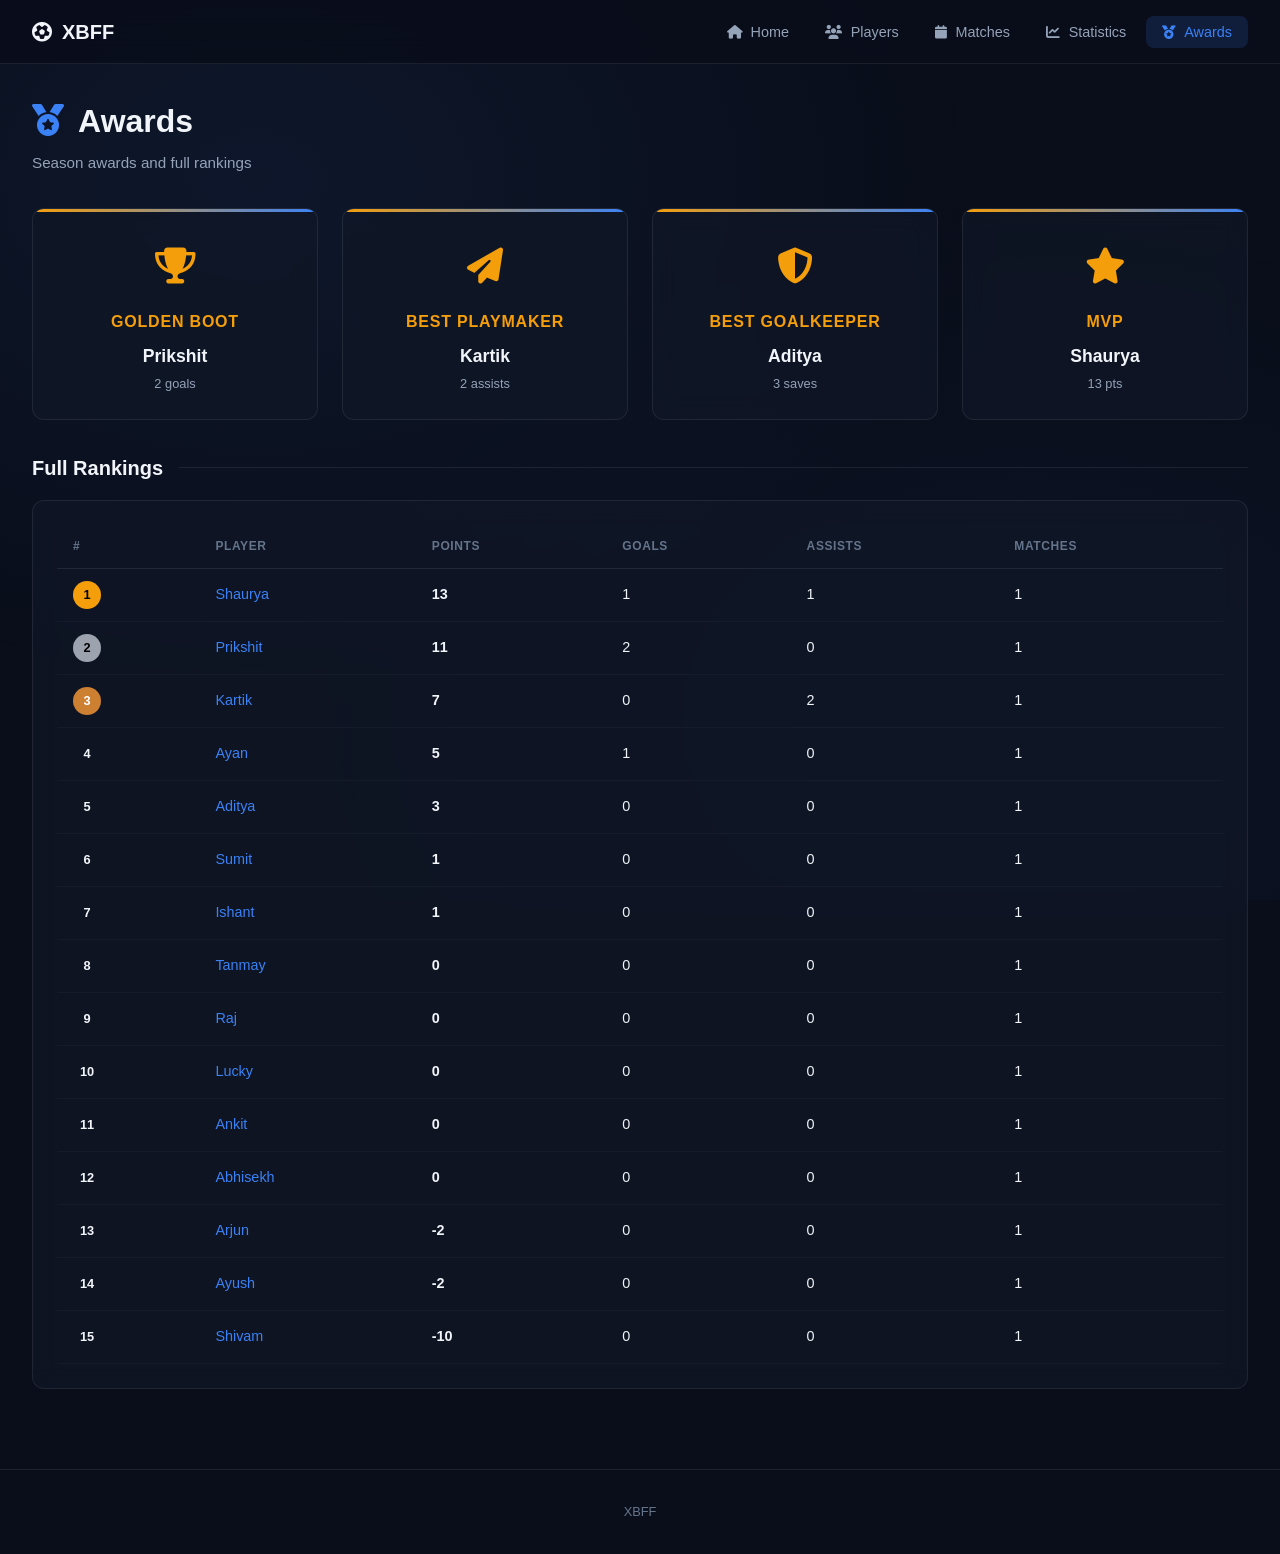
==== awards.html @ e1ce7fcb "Initial commit - XBFF football league manager" ====
<!DOCTYPE html>
<html lang="en">
<head>
  <meta charset="UTF-8">
  <meta name="viewport" content="width=device-width, initial-scale=1.0">
  <title>Awards — XBFF</title>
  <link rel="stylesheet" href="css/style.css">
  <link rel="stylesheet" href="https://cdnjs.cloudflare.com/ajax/libs/font-awesome/6.5.1/css/all.min.css">
</head>
<body>
  <nav class="navbar">
    <a href="index.html" class="nav-brand"><i class="fa-solid fa-futbol"></i> XBFF</a>
    <ul class="nav-links">
      <li><a href="index.html" data-page="home"><i class="fa-solid fa-house"></i> Home</a></li>
      <li><a href="players.html" data-page="players"><i class="fa-solid fa-users"></i> Players</a></li>
      <li><a href="matches.html" data-page="matches"><i class="fa-solid fa-calendar"></i> Matches</a></li>
      <li><a href="statistics.html" data-page="stats"><i class="fa-solid fa-chart-line"></i> Statistics</a></li>
      <li><a href="awards.html" data-page="awards"><i class="fa-solid fa-medal"></i> Awards</a></li>
    </ul>
    <button class="hamburger" aria-label="Menu">
      <span></span><span></span><span></span>
    </button>
  </nav>

  <main class="main-content">
    <div class="page-header">
      <h1><i class="fa-solid fa-medal"></i> Awards</h1>
      <p>Season awards and full rankings</p>
    </div>

    <div id="awards-content">
      <div class="loading">Loading...</div>
    </div>
  </main>

  <footer class="footer">
    <p>XBFF</p>
  </footer>

  <script type="module" src="js/awards-page.js"></script>
</body>
</html>
---- css/style.css ----
:root {
  --bg-primary: #0a0e1a;
  --bg-secondary: #111827;
  --bg-card: rgba(17, 24, 39, 0.7);
  --glass-bg: rgba(255, 255, 255, 0.03);
  --glass-border: rgba(255, 255, 255, 0.08);
  --accent-blue: #3b82f6;
  --accent-blue-dim: rgba(59, 130, 246, 0.15);
  --accent-hover: #60a5fa;
  --text-primary: #f1f5f9;
  --text-secondary: #94a3b8;
  --text-muted: #64748b;
  --gold: #f59e0b;
  --silver: #9ca3af;
  --bronze: #cd7f32;
  --success: #10b981;
  --danger: #ef4444;
  --warning: #f59e0b;
  --radius: 12px;
  --radius-sm: 8px;
  --radius-lg: 16px;
  --shadow: 0 4px 24px rgba(0, 0, 0, 0.3);
  --shadow-lg: 0 8px 40px rgba(0, 0, 0, 0.4);
  --transition: all 0.3s ease;
}

*, *::before, *::after {
  margin: 0;
  padding: 0;
  box-sizing: border-box;
}

html {
  scroll-behavior: smooth;
}

body {
  font-family: 'Segoe UI', -apple-system, BlinkMacSystemFont, sans-serif;
  background: var(--bg-primary);
  color: var(--text-primary);
  min-height: 100vh;
  line-height: 1.6;
  overflow-x: hidden;
}

body::before {
  content: '';
  position: fixed;
  top: 0;
  left: 0;
  width: 100%;
  height: 100%;
  background:
    radial-gradient(ellipse at 20% 20%, rgba(59, 130, 246, 0.08) 0%, transparent 50%),
    radial-gradient(ellipse at 80% 80%, rgba(59, 130, 246, 0.05) 0%, transparent 50%);
  pointer-events: none;
  z-index: 0;
}

a {
  color: var(--accent-blue);
  text-decoration: none;
  transition: var(--transition);
}

a:hover {
  color: var(--accent-hover);
}

/* ===== NAVBAR ===== */
.navbar {
  position: fixed;
  top: 0;
  left: 0;
  right: 0;
  z-index: 1000;
  background: rgba(10, 14, 26, 0.85);
  backdrop-filter: blur(20px);
  -webkit-backdrop-filter: blur(20px);
  border-bottom: 1px solid var(--glass-border);
  padding: 0 2rem;
  height: 64px;
  display: flex;
  align-items: center;
  justify-content: space-between;
}

.nav-brand {
  display: flex;
  align-items: center;
  gap: 10px;
  font-size: 1.25rem;
  font-weight: 700;
  color: var(--text-primary);
}

.nav-brand span {
  color: var(--accent-blue);
}

.nav-links {
  display: flex;
  gap: 0.25rem;
  list-style: none;
}

.nav-links a {
  padding: 0.5rem 1rem;
  border-radius: var(--radius-sm);
  color: var(--text-secondary);
  font-size: 0.9rem;
  font-weight: 500;
  transition: var(--transition);
}

.nav-links a:hover,
.nav-links a.active {
  color: var(--text-primary);
  background: var(--glass-bg);
}

.nav-links a.active {
  color: var(--accent-blue);
  background: var(--accent-blue-dim);
}

.hamburger {
  display: none;
  flex-direction: column;
  gap: 5px;
  cursor: pointer;
  padding: 8px;
  background: none;
  border: none;
}

.hamburger span {
  width: 24px;
  height: 2px;
  background: var(--text-primary);
  border-radius: 2px;
  transition: var(--transition);
}

/* ===== MAIN CONTENT ===== */
.main-content {
  position: relative;
  z-index: 1;
  margin-top: 64px;
  padding: 2rem;
  max-width: 1280px;
  margin-left: auto;
  margin-right: auto;
}

/* ===== PAGE HEADER ===== */
.page-header {
  margin-bottom: 2rem;
}

.page-header h1 {
  font-size: 2rem;
  font-weight: 700;
  margin-bottom: 0.25rem;
}

.page-header p {
  color: var(--text-secondary);
  font-size: 0.95rem;
}

/* ===== CARDS ===== */
.card {
  background: var(--bg-card);
  backdrop-filter: blur(12px);
  -webkit-backdrop-filter: blur(12px);
  border: 1px solid var(--glass-border);
  border-radius: var(--radius);
  padding: 1.5rem;
  transition: var(--transition);
}

.card:hover {
  border-color: rgba(59, 130, 246, 0.2);
  box-shadow: var(--shadow);
}

.card-header {
  display: flex;
  align-items: center;
  justify-content: space-between;
  margin-bottom: 1rem;
  padding-bottom: 0.75rem;
  border-bottom: 1px solid var(--glass-border);
}

.card-header h2 {
  font-size: 1.1rem;
  font-weight: 600;
}

/* ===== STAT CARDS ===== */
.stat-grid {
  display: grid;
  grid-template-columns: repeat(auto-fit, minmax(200px, 1fr));
  gap: 1rem;
  margin-bottom: 2rem;
}

.stat-card {
  background: var(--bg-card);
  backdrop-filter: blur(12px);
  border: 1px solid var(--glass-border);
  border-radius: var(--radius);
  padding: 1.25rem;
  text-align: center;
  transition: var(--transition);
}

.stat-card:hover {
  transform: translateY(-2px);
  border-color: rgba(59, 130, 246, 0.2);
  box-shadow: var(--shadow);
}

.stat-card .stat-icon {
  font-size: 1.75rem;
  margin-bottom: 0.5rem;
}

.stat-card .stat-value {
  font-size: 1.75rem;
  font-weight: 700;
  color: var(--accent-blue);
  line-height: 1.2;
}

.stat-card .stat-label {
  font-size: 0.8rem;
  color: var(--text-secondary);
  text-transform: uppercase;
  letter-spacing: 0.05em;
  margin-top: 0.25rem;
}

/* ===== TABLE ===== */
.table-wrapper {
  overflow-x: auto;
}

table {
  width: 100%;
  border-collapse: collapse;
}

thead th {
  padding: 0.75rem 1rem;
  text-align: left;
  font-size: 0.75rem;
  font-weight: 600;
  color: var(--text-muted);
  text-transform: uppercase;
  letter-spacing: 0.05em;
  border-bottom: 1px solid var(--glass-border);
  white-space: nowrap;
}

tbody td {
  padding: 0.75rem 1rem;
  font-size: 0.9rem;
  border-bottom: 1px solid rgba(255, 255, 255, 0.03);
  white-space: nowrap;
}

tbody tr {
  transition: var(--transition);
}

tbody tr:hover {
  background: rgba(59, 130, 246, 0.05);
}

tbody tr.highlight {
  background: rgba(59, 130, 246, 0.08);
}

.rank-badge {
  display: inline-flex;
  align-items: center;
  justify-content: center;
  width: 28px;
  height: 28px;
  border-radius: 50%;
  font-size: 0.8rem;
  font-weight: 700;
}

.rank-1 { background: var(--gold); color: #000; }
.rank-2 { background: var(--silver); color: #000; }
.rank-3 { background: var(--bronze); color: #fff; }

/* ===== PLAYER CELL ===== */
.player-cell {
  display: flex;
  align-items: center;
  gap: 0.75rem;
}

.player-avatar {
  width: 36px;
  height: 36px;
  border-radius: 50%;
  background: var(--accent-blue-dim);
  display: flex;
  align-items: center;
  justify-content: center;
  font-weight: 700;
  font-size: 0.8rem;
  color: var(--accent-blue);
  flex-shrink: 0;
  overflow: hidden;
}

.player-avatar img {
  width: 100%;
  height: 100%;
  object-fit: cover;
}

.player-name {
  font-weight: 600;
  color: var(--text-primary);
}

/* ===== GRID LAYOUTS ===== */
.grid-2 {
  display: grid;
  grid-template-columns: repeat(auto-fit, minmax(300px, 1fr));
  gap: 1.5rem;
  margin-bottom: 2rem;
}

.grid-3 {
  display: grid;
  grid-template-columns: repeat(auto-fit, minmax(280px, 1fr));
  gap: 1.5rem;
  margin-bottom: 2rem;
}

.grid-4 {
  display: grid;
  grid-template-columns: repeat(auto-fit, minmax(250px, 1fr));
  gap: 1rem;
  margin-bottom: 2rem;
}

/* ===== MATCH CARD ===== */
.match-card {
  background: var(--bg-card);
  backdrop-filter: blur(12px);
  border: 1px solid var(--glass-border);
  border-radius: var(--radius);
  padding: 1.25rem;
  cursor: pointer;
  transition: var(--transition);
}

.match-card:hover {
  border-color: rgba(59, 130, 246, 0.3);
  transform: translateY(-2px);
  box-shadow: var(--shadow);
}

.match-card .match-date {
  font-size: 0.75rem;
  color: var(--text-muted);
  text-align: center;
  margin-bottom: 0.75rem;
}

.match-card .match-teams {
  display: flex;
  align-items: center;
  justify-content: center;
  gap: 1rem;
}

.match-card .team-info {
  display: flex;
  flex-direction: column;
  align-items: center;
  gap: 0.5rem;
  flex: 1;
}

.match-card .team-name {
  font-size: 0.85rem;
  font-weight: 600;
  text-align: center;
}

.match-card .team-crest {
  width: 48px;
  height: 48px;
  border-radius: 50%;
  display: flex;
  align-items: center;
  justify-content: center;
  font-weight: 700;
  font-size: 1rem;
}

.match-card .match-score {
  display: flex;
  align-items: center;
  gap: 0.5rem;
  font-size: 1.5rem;
  font-weight: 800;
}

.match-card .match-score .score-sep {
  color: var(--text-muted);
  font-size: 1rem;
}

/* ===== PLAYER PROFILE ===== */
.profile-header {
  display: flex;
  align-items: center;
  gap: 2rem;
  margin-bottom: 2rem;
  padding: 2rem;
  background: var(--bg-card);
  backdrop-filter: blur(12px);
  border: 1px solid var(--glass-border);
  border-radius: var(--radius-lg);
}

.profile-photo {
  width: 120px;
  height: 120px;
  border-radius: 50%;
  background: var(--accent-blue-dim);
  display: flex;
  align-items: center;
  justify-content: center;
  font-size: 3rem;
  font-weight: 700;
  color: var(--accent-blue);
  flex-shrink: 0;
  overflow: hidden;
  border: 3px solid var(--accent-blue);
}

.profile-photo img {
  width: 100%;
  height: 100%;
  object-fit: cover;
}

.profile-info h1 {
  font-size: 1.75rem;
  font-weight: 700;
  margin-bottom: 0.25rem;
}

.profile-meta {
  display: flex;
  gap: 1.5rem;
  margin-top: 0.5rem;
  flex-wrap: wrap;
}

.profile-meta span {
  display: flex;
  align-items: center;
  gap: 0.4rem;
  font-size: 0.9rem;
  color: var(--text-secondary);
}

/* ===== TIMELINE ===== */
.timeline {
  position: relative;
  padding-left: 2rem;
}

.timeline::before {
  content: '';
  position: absolute;
  left: 0;
  top: 0;
  bottom: 0;
  width: 2px;
  background: var(--glass-border);
}

.timeline-item {
  position: relative;
  padding-bottom: 1.25rem;
  display: flex;
  align-items: flex-start;
  gap: 0.75rem;
}

.timeline-item::before {
  content: '';
  position: absolute;
  left: -2rem;
  top: 6px;
  width: 10px;
  height: 10px;
  border-radius: 50%;
  background: var(--accent-blue);
  border: 2px solid var(--bg-primary);
  transform: translateX(-4px);
  z-index: 1;
}

.timeline-item.goal::before { background: var(--success); }
.timeline-item.assist::before { background: var(--accent-blue); }
.timeline-item.yellow::before { background: var(--warning); }
.timeline-item.red::before { background: var(--danger); }
.timeline-item.save::before { background: #8b5cf6; }
.timeline-item.ownGoal::before { background: #f97316; }
.timeline-item.pass::before { background: var(--text-muted); }
.timeline-item.dribble::before { background: #ec4899; }

.timeline-minute {
  font-size: 0.8rem;
  font-weight: 700;
  color: var(--text-muted);
  min-width: 30px;
}

.timeline-content {
  flex: 1;
}

.timeline-content .event-type {
  font-weight: 600;
  font-size: 0.9rem;
}

.timeline-item.yellow .event-type { color: var(--warning); }
.timeline-item.yellow .event-type i { color: var(--warning); }
.timeline-item.red .event-type { color: var(--danger); }
.timeline-item.red .event-type i { color: var(--danger); }

.timeline-content .event-player {
  font-weight: 600;
  color: var(--text-primary);
}

.timeline-content .event-secondary {
  font-size: 0.8rem;
  color: var(--text-secondary);
}

/* ===== AWARD CARD ===== */
.award-card {
  background: var(--bg-card);
  backdrop-filter: blur(12px);
  border: 1px solid var(--glass-border);
  border-radius: var(--radius);
  padding: 1.5rem;
  text-align: center;
  transition: var(--transition);
  position: relative;
  overflow: hidden;
}

.award-card::before {
  content: '';
  position: absolute;
  top: 0;
  left: 0;
  right: 0;
  height: 3px;
  background: linear-gradient(90deg, var(--gold), var(--accent-blue));
}

.award-card:hover {
  transform: translateY(-4px);
  box-shadow: var(--shadow-lg);
}

.award-icon {
  font-size: 2.5rem;
  margin-bottom: 0.75rem;
}

.award-title {
  font-size: 1rem;
  font-weight: 700;
  color: var(--gold);
  margin-bottom: 0.5rem;
  text-transform: uppercase;
  letter-spacing: 0.05em;
}

.award-winner {
  font-size: 1.1rem;
  font-weight: 600;
  margin-bottom: 0.25rem;
}

.award-stat {
  font-size: 0.8rem;
  color: var(--text-secondary);
}

/* ===== LOADING ===== */
.loading {
  display: flex;
  align-items: center;
  justify-content: center;
  padding: 3rem;
  color: var(--text-secondary);
}

.loading::after {
  content: '';
  width: 24px;
  height: 24px;
  margin-left: 0.75rem;
  border: 3px solid var(--glass-border);
  border-top-color: var(--accent-blue);
  border-radius: 50%;
  animation: spin 0.8s linear infinite;
}

@keyframes spin {
  to { transform: rotate(360deg); }
}

/* ===== BADGE ===== */
.badge {
  display: inline-flex;
  align-items: center;
  padding: 0.2rem 0.6rem;
  border-radius: 12px;
  font-size: 0.7rem;
  font-weight: 600;
  text-transform: uppercase;
  letter-spacing: 0.03em;
}

.badge-blue {
  background: var(--accent-blue-dim);
  color: var(--accent-blue);
}

.badge-success {
  background: rgba(16, 185, 129, 0.15);
  color: var(--success);
}

.badge-danger {
  background: rgba(239, 68, 68, 0.15);
  color: var(--danger);
}

.badge-warning {
  background: rgba(245, 158, 11, 0.15);
  color: var(--warning);
}

/* ===== FOOTER ===== */
.footer {
  text-align: center;
  padding: 2rem;
  margin-top: 3rem;
  color: var(--text-muted);
  font-size: 0.8rem;
  border-top: 1px solid var(--glass-border);
}

/* ===== SECTION DIVIDER ===== */
.section-title {
  font-size: 1.25rem;
  font-weight: 700;
  margin-bottom: 1rem;
  display: flex;
  align-items: center;
  gap: 0.5rem;
}

.section-title::after {
  content: '';
  flex: 1;
  height: 1px;
  background: var(--glass-border);
  margin-left: 0.5rem;
}

/* ===== MATCH DETAIL HEADER ===== */
.match-detail-header {
  display: flex;
  align-items: center;
  justify-content: center;
  gap: 2rem;
  padding: 2rem;
  background: var(--bg-card);
  backdrop-filter: blur(12px);
  border: 1px solid var(--glass-border);
  border-radius: var(--radius-lg);
  margin-bottom: 2rem;
}

.match-detail-header .team-side {
  display: flex;
  flex-direction: column;
  align-items: center;
  gap: 0.75rem;
  flex: 1;
}

.match-detail-header .team-crest-lg {
  width: 80px;
  height: 80px;
  border-radius: 50%;
  display: flex;
  align-items: center;
  justify-content: center;
  font-weight: 700;
  font-size: 1.5rem;
}

.match-detail-header .score-center {
  display: flex;
  flex-direction: column;
  align-items: center;
  gap: 0.5rem;
}

.match-detail-header .score-display {
  font-size: 3rem;
  font-weight: 800;
  letter-spacing: 0.1em;
}

.match-detail-header .score-separator {
  color: var(--text-muted);
  font-size: 1.5rem;
  font-weight: 300;
}

/* ===== ANIMATIONS ===== */
@keyframes fadeIn {
  from { opacity: 0; transform: translateY(10px); }
  to { opacity: 1; transform: translateY(0); }
}

.animate-in {
  animation: fadeIn 0.4s ease forwards;
}

.stagger-1 { animation-delay: 0.05s; }
.stagger-2 { animation-delay: 0.1s; }
.stagger-3 { animation-delay: 0.15s; }
.stagger-4 { animation-delay: 0.2s; }

/* ===== RESPONSIVE ===== */
@media (max-width: 768px) {
  .main-content {
    padding: 1rem;
  }

  .navbar {
    padding: 0 1rem;
  }

  .nav-links {
    display: none;
    position: absolute;
    top: 64px;
    left: 0;
    right: 0;
    background: rgba(10, 14, 26, 0.95);
    backdrop-filter: blur(20px);
    flex-direction: column;
    padding: 1rem;
    border-bottom: 1px solid var(--glass-border);
  }

  .nav-links.open {
    display: flex;
  }

  .hamburger {
    display: flex;
  }

  .page-header h1 {
    font-size: 1.5rem;
  }

  .stat-grid {
    grid-template-columns: repeat(2, 1fr);
  }

  .grid-2, .grid-3, .grid-4 {
    grid-template-columns: 1fr;
  }

  .profile-header {
    flex-direction: column;
    text-align: center;
    padding: 1.5rem;
  }

  .profile-meta {
    justify-content: center;
  }

  .match-detail-header {
    flex-direction: column;
    gap: 1rem;
    padding: 1.5rem;
  }

  .match-detail-header .score-display {
    font-size: 2rem;
  }

  .match-card .match-teams {
    gap: 0.5rem;
  }

  .match-card .team-name {
    font-size: 0.75rem;
  }

  table {
    font-size: 0.85rem;
  }

  thead th, tbody td {
    padding: 0.5rem 0.6rem;
  }
}

@media (max-width: 480px) {
  .stat-grid {
    grid-template-columns: 1fr 1fr;
  }

  .stat-card .stat-value {
    font-size: 1.4rem;
  }

  .match-card .team-crest {
    width: 36px;
    height: 36px;
    font-size: 0.8rem;
  }
}

/* ===== SCROLLBAR ===== */
::-webkit-scrollbar {
  width: 6px;
}

::-webkit-scrollbar-track {
  background: var(--bg-primary);
}

::-webkit-scrollbar-thumb {
  background: var(--glass-border);
  border-radius: 3px;
}

::-webkit-scrollbar-thumb:hover {
  background: var(--text-muted);
}

/* ===== TOOLTIP ===== */
[data-tooltip] {
  position: relative;
}

[data-tooltip]::after {
  content: attr(data-tooltip);
  position: absolute;
  bottom: 100%;
  left: 50%;
  transform: translateX(-50%);
  padding: 0.4rem 0.75rem;
  background: var(--bg-secondary);
  color: var(--text-primary);
  font-size: 0.75rem;
  border-radius: var(--radius-sm);
  white-space: nowrap;
  opacity: 0;
  pointer-events: none;
  transition: opacity 0.2s;
  border: 1px solid var(--glass-border);
  z-index: 100;
}

[data-tooltip]:hover::after {
  opacity: 1;
}

/* ===== COMPARISON BAR ===== */
.comparison-bar {
  display: flex;
  align-items: center;
  gap: 0.5rem;
  margin: 0.25rem 0;
}

.comparison-bar .bar-label {
  font-size: 0.8rem;
  color: var(--text-secondary);
  min-width: 60px;
}

.comparison-bar .bar-track {
  flex: 1;
  height: 6px;
  background: var(--glass-bg);
  border-radius: 3px;
  overflow: hidden;
}

.comparison-bar .bar-fill {
  height: 100%;
  background: var(--accent-blue);
  border-radius: 3px;
  transition: width 0.6s ease;
}

.comparison-bar .bar-value {
  font-size: 0.8rem;
  font-weight: 600;
  min-width: 30px;
  text-align: right;
}

/* ===== TAB SYSTEM ===== */
.tabs {
  display: flex;
  gap: 0.25rem;
  margin-bottom: 1.5rem;
  border-bottom: 1px solid var(--glass-border);
  padding-bottom: 0;
}

.tab-btn {
  padding: 0.75rem 1.25rem;
  background: none;
  border: none;
  color: var(--text-secondary);
  font-size: 0.9rem;
  font-weight: 500;
  cursor: pointer;
  border-bottom: 2px solid transparent;
  margin-bottom: -1px;
  transition: var(--transition);
}

.tab-btn:hover {
  color: var(--text-primary);
}

.tab-btn.active {
  color: var(--accent-blue);
  border-bottom-color: var(--accent-blue);
}

.tab-content {
  display: none;
}

.tab-content.active {
  display: block;
  animation: fadeIn 0.3s ease;
}

/* ===== ROSTER LIST ===== */
.roster-list {
  display: flex;
  flex-wrap: wrap;
  gap: 0.5rem;
}

.roster-player {
  display: inline-flex;
  align-items: center;
  padding: 0.35rem 0.75rem;
  border-radius: 20px;
  font-size: 0.8rem;
  font-weight: 500;
  background: var(--glass-bg);
  border: 1px solid var(--glass-border);
  transition: var(--transition);
}

.roster-player:hover {
  background: var(--accent-blue-dim);
  border-color: rgba(59, 130, 246, 0.3);
}

/* ===== PLAYER CARD ===== */
.player-card {
  display: block;
}

.player-card:hover {
  transform: translateY(-2px);
}

/* ===== NAV ICONS ===== */
.nav-links a i {
  margin-right: 0.3rem;
  font-size: 0.85rem;
}

/* ===== STAT ICON ===== */
.stat-card .stat-icon {
  color: var(--accent-blue);
}

.stat-card .stat-icon i {
  font-size: 1.5rem;
}

/* ===== AWARD ICON ===== */
.award-icon {
  color: var(--gold);
}

.award-icon i {
  font-size: 2.25rem;
}

/* ===== CARD HEADER ICONS ===== */
.card-header h2 i {
  margin-right: 0.4rem;
  color: var(--accent-blue);
  font-size: 0.95rem;
}

/* ===== PAGE HEADER ICONS ===== */
.page-header h1 i {
  margin-right: 0.4rem;
  color: var(--accent-blue);
}
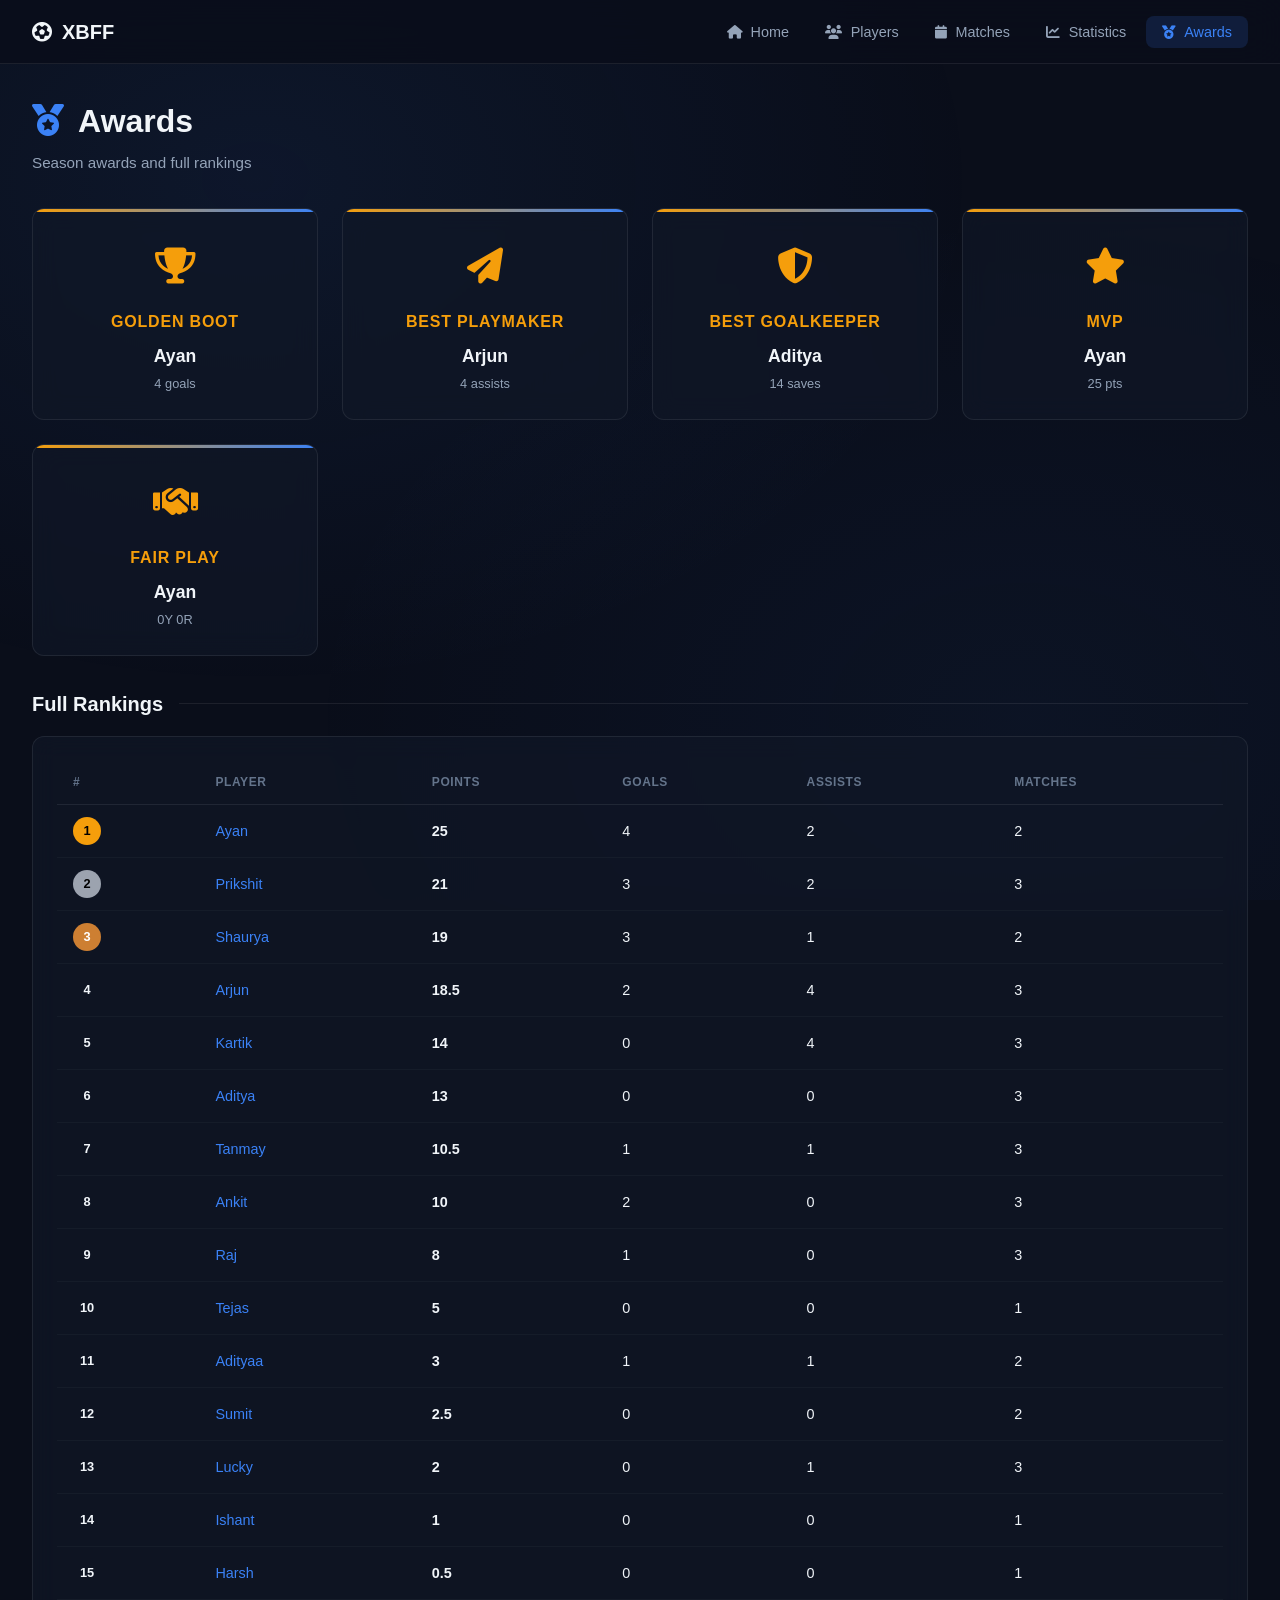
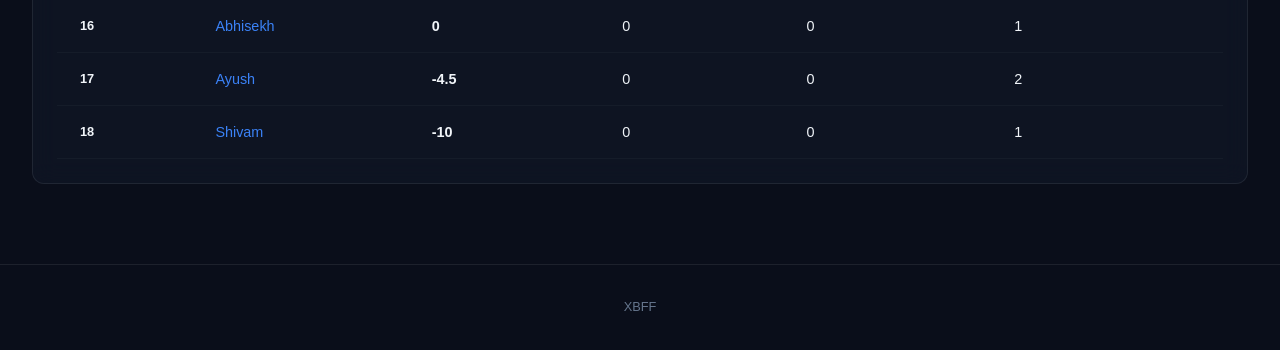
==== commit 225d8f09: "Add 3D football SVG favicon on all pages" ====
--- a/awards.html
+++ b/awards.html
@@ -4,6 +4,7 @@
   <meta charset="UTF-8">
   <meta name="viewport" content="width=device-width, initial-scale=1.0">
   <title>Awards — XBFF</title>
+  <link rel="icon" type="image/svg+xml" href="favicon.svg">
   <link rel="stylesheet" href="css/style.css">
   <link rel="stylesheet" href="https://cdnjs.cloudflare.com/ajax/libs/font-awesome/6.5.1/css/all.min.css">
 </head>
--- a/css/style.css
+++ b/css/style.css
@@ -400,14 +400,14 @@
 }
 
 .match-card .team-crest {
-  width: 48px;
-  height: 48px;
-  border-radius: 50%;
-  display: flex;
+  display: inline-flex;
   align-items: center;
   justify-content: center;
   font-weight: 700;
-  font-size: 1rem;
+  font-size: 0.75rem;
+  padding: 4px 14px;
+  border-radius: 999px;
+  white-space: nowrap;
 }
 
 .match-card .match-score {
@@ -717,14 +717,14 @@
 }
 
 .match-detail-header .team-crest-lg {
-  width: 80px;
-  height: 80px;
-  border-radius: 50%;
-  display: flex;
+  display: inline-flex;
   align-items: center;
   justify-content: center;
   font-weight: 700;
-  font-size: 1.5rem;
+  font-size: 1rem;
+  padding: 8px 24px;
+  border-radius: 999px;
+  white-space: nowrap;
 }
 
 .match-detail-header .score-center {
@@ -744,6 +744,14 @@
   color: var(--text-muted);
   font-size: 1.5rem;
   font-weight: 300;
+}
+
+.match-detail-header .team-side.winner {
+  position: relative;
+}
+
+.match-detail-header .team-side.winner .team-name {
+  font-weight: 700;
 }
 
 /* ===== ANIMATIONS ===== */
@@ -838,6 +846,61 @@
 
   thead th, tbody td {
     padding: 0.5rem 0.6rem;
+  }
+
+  .standings-table thead th,
+  .standings-table tbody td {
+    padding: 0.5rem 0.3rem;
+    font-size: 0.75rem;
+  }
+
+  .standings-table .player-name-link {
+    font-size: 0.75rem;
+  }
+
+  .standings-table .player-avatar-sm {
+    width: 22px;
+    height: 22px;
+    font-size: 0.55rem;
+  }
+
+  .stats-table thead th,
+  .stats-table tbody td {
+    padding: 0.5rem 0.6rem;
+    font-size: 0.78rem;
+  }
+
+  .profile-stats-row {
+    grid-template-columns: repeat(3, 1fr);
+  }
+
+  .player-hero {
+    flex-direction: column;
+    text-align: center;
+    padding: 1.5rem;
+    gap: 1rem;
+  }
+
+  .player-hero-meta {
+    justify-content: center;
+  }
+
+  .player-hero-info h1 {
+    font-size: 1.5rem;
+  }
+
+  .player-stat-mini-grid {
+    grid-template-columns: repeat(3, 1fr);
+  }
+
+  .stat-bar-item {
+    flex-wrap: wrap;
+    gap: 0.4rem;
+  }
+
+  .stat-bar-label {
+    min-width: 60px;
+    font-size: 0.7rem;
   }
 }
 
@@ -1012,6 +1075,412 @@
   transform: translateY(-2px);
 }
 
+/* ===== STANDINGS TABLE (Group Stage Style) ===== */
+.standings-table {
+  width: 100%;
+  border-collapse: collapse;
+}
+
+.standings-table thead th {
+  padding: 0.75rem 0.5rem;
+  text-align: center;
+  font-size: 0.7rem;
+  font-weight: 600;
+  color: var(--text-muted);
+  text-transform: uppercase;
+  letter-spacing: 0.05em;
+  border-bottom: 2px solid var(--glass-border);
+  white-space: nowrap;
+  cursor: pointer;
+  user-select: none;
+  transition: var(--transition);
+}
+
+.standings-table thead th:hover {
+  color: var(--text-primary);
+  background: rgba(255, 255, 255, 0.03);
+}
+
+.standings-table thead th:first-child {
+  text-align: center;
+  width: 40px;
+  cursor: default;
+}
+
+.standings-table thead th:first-child:hover {
+  background: none;
+}
+
+.standings-table thead th.player-name-header {
+  text-align: left;
+}
+
+.standings-table thead th .sort-arrow {
+  margin-left: 3px;
+  font-size: 0.6rem;
+  opacity: 0.4;
+}
+
+.standings-table thead th.sorted-asc .sort-arrow,
+.standings-table thead th.sorted-desc .sort-arrow {
+  opacity: 1;
+  color: var(--accent-blue);
+}
+
+.standings-table thead th.sorted-asc .sort-arrow::after {
+  content: '\25B2';
+}
+
+.standings-table thead th.sorted-desc .sort-arrow::after {
+  content: '\25BC';
+}
+
+.standings-table tbody td {
+  padding: 0.65rem 0.5rem;
+  text-align: center;
+  font-size: 0.85rem;
+  border-bottom: 1px solid rgba(255, 255, 255, 0.04);
+  vertical-align: middle;
+}
+
+.standings-table tbody td:first-child {
+  text-align: center;
+}
+
+.standings-table tbody td.player-name-cell {
+  text-align: left;
+}
+
+.standings-table tbody tr {
+  transition: var(--transition);
+  cursor: pointer;
+}
+
+.standings-table tbody tr:hover {
+  background: rgba(59, 130, 246, 0.06);
+}
+
+.standings-table .pts-cell {
+  font-weight: 700;
+  color: var(--accent-blue);
+  font-size: 1rem;
+}
+
+.standings-table .pos-cell {
+  font-weight: 700;
+  font-size: 0.9rem;
+}
+
+.standings-table .stat-pos { color: var(--success); }
+.standings-table .stat-neg { color: var(--danger); }
+
+.standings-table .player-mini {
+  display: flex;
+  align-items: center;
+  gap: 0.6rem;
+}
+
+.standings-table .player-avatar-sm {
+  width: 28px;
+  height: 28px;
+  border-radius: 50%;
+  background: var(--accent-blue-dim);
+  display: flex;
+  align-items: center;
+  justify-content: center;
+  font-weight: 700;
+  font-size: 0.65rem;
+  color: var(--accent-blue);
+  flex-shrink: 0;
+  overflow: hidden;
+}
+
+.standings-table .player-avatar-sm img {
+  width: 100%;
+  height: 100%;
+  object-fit: cover;
+}
+
+.standings-table .player-name-link {
+  font-weight: 600;
+  color: var(--text-primary);
+  font-size: 0.85rem;
+}
+
+.standings-table .player-name-link:hover {
+  color: var(--accent-blue);
+}
+
+.standings-table .rank-badge-sm {
+  display: inline-flex;
+  align-items: center;
+  justify-content: center;
+  width: 24px;
+  height: 24px;
+  border-radius: 50%;
+  font-size: 0.7rem;
+  font-weight: 700;
+}
+
+.standings-table .rank-badge-sm.rank-1 { background: var(--gold); color: #000; }
+.standings-table .rank-badge-sm.rank-2 { background: var(--silver); color: #000; }
+.standings-table .rank-badge-sm.rank-3 { background: var(--bronze); color: #fff; }
+
+
+/* ===== STATS TABLE (Player Profile) ===== */
+.stats-table-wrap {
+  background: var(--bg-card);
+  backdrop-filter: blur(12px);
+  border: 1px solid var(--glass-border);
+  border-radius: var(--radius);
+  overflow: hidden;
+  margin-bottom: 2rem;
+}
+
+.stats-table {
+  width: 100%;
+  border-collapse: collapse;
+}
+
+.stats-table thead th {
+  padding: 0.75rem 1rem;
+  text-align: left;
+  font-size: 0.7rem;
+  font-weight: 600;
+  color: var(--text-muted);
+  text-transform: uppercase;
+  letter-spacing: 0.05em;
+  border-bottom: 2px solid var(--glass-border);
+  background: rgba(255, 255, 255, 0.02);
+}
+
+.stats-table tbody td {
+  padding: 0.7rem 1rem;
+  font-size: 0.85rem;
+  border-bottom: 1px solid rgba(255, 255, 255, 0.03);
+}
+
+.stats-table tbody tr:last-child td {
+  border-bottom: none;
+}
+
+.stats-table tbody tr:hover {
+  background: rgba(59, 130, 246, 0.04);
+}
+
+.stats-table .stat-label {
+  color: var(--text-secondary);
+  font-weight: 500;
+}
+
+.stats-table .stat-value {
+  font-weight: 700;
+  text-align: right;
+}
+
+.stats-table .stat-value.positive { color: var(--success); }
+.stats-table .stat-value.negative { color: var(--danger); }
+.stats-table .stat-value.neutral { color: var(--text-primary); }
+.stats-table .stat-value.highlight { color: var(--accent-blue); font-size: 1.1rem; }
+
+/* ===== PLAYER HERO ===== */
+.player-hero {
+  display: flex;
+  align-items: center;
+  gap: 2rem;
+  margin-bottom: 2rem;
+  padding: 2.5rem 2rem;
+  background: linear-gradient(135deg, rgba(59, 130, 246, 0.12), rgba(139, 92, 246, 0.08));
+  border: 1px solid var(--glass-border);
+  border-radius: var(--radius-lg);
+  position: relative;
+  overflow: hidden;
+}
+
+.player-hero::before {
+  content: '';
+  position: absolute;
+  top: -50%;
+  right: -20%;
+  width: 300px;
+  height: 300px;
+  border-radius: 50%;
+  background: radial-gradient(circle, rgba(59, 130, 246, 0.06), transparent);
+  pointer-events: none;
+}
+
+.player-hero-photo {
+  width: 100px;
+  height: 100px;
+  border-radius: 50%;
+  background: var(--accent-blue-dim);
+  display: flex;
+  align-items: center;
+  justify-content: center;
+  font-size: 2.5rem;
+  font-weight: 700;
+  color: var(--accent-blue);
+  flex-shrink: 0;
+  overflow: hidden;
+  border: 3px solid rgba(59, 130, 246, 0.3);
+  position: relative;
+  z-index: 1;
+}
+
+.player-hero-photo img {
+  width: 100%;
+  height: 100%;
+  object-fit: cover;
+}
+
+.player-hero-info {
+  position: relative;
+  z-index: 1;
+  flex: 1;
+}
+
+.player-hero-info h1 {
+  font-size: 2rem;
+  font-weight: 800;
+  margin-bottom: 0.15rem;
+  letter-spacing: -0.02em;
+}
+
+.player-hero-meta {
+  display: flex;
+  gap: 1rem;
+  margin-bottom: 0.75rem;
+  flex-wrap: wrap;
+}
+
+.player-hero-meta span {
+  display: flex;
+  align-items: center;
+  gap: 0.4rem;
+  font-size: 0.85rem;
+  color: var(--text-secondary);
+}
+
+.player-hero-rank {
+  display: inline-flex;
+  align-items: center;
+  gap: 0.5rem;
+  padding: 4px 14px;
+  border-radius: 999px;
+  font-size: 0.8rem;
+  font-weight: 700;
+}
+
+.player-hero-rank.gold { background: rgba(245, 158, 11, 0.2); color: var(--gold); }
+.player-hero-rank.silver { background: rgba(156, 163, 175, 0.2); color: var(--silver); }
+.player-hero-rank.bronze { background: rgba(205, 127, 50, 0.2); color: var(--bronze); }
+.player-hero-rank.other { background: rgba(255, 255, 255, 0.05); color: var(--text-secondary); }
+
+/* ===== PLAYER STAT MINI GRID ===== */
+.player-stat-mini-grid {
+  display: grid;
+  grid-template-columns: repeat(6, 1fr);
+  gap: 0.75rem;
+  margin-bottom: 2rem;
+}
+
+.player-stat-mini {
+  background: var(--bg-card);
+  border: 1px solid var(--glass-border);
+  border-radius: var(--radius);
+  padding: 1rem 0.5rem;
+  text-align: center;
+  transition: var(--transition);
+}
+
+.player-stat-mini:hover {
+  border-color: rgba(59, 130, 246, 0.2);
+  transform: translateY(-2px);
+}
+
+.player-stat-mini .psm-icon {
+  font-size: 1.1rem;
+  color: var(--accent-blue);
+  margin-bottom: 0.3rem;
+}
+
+.player-stat-mini .psm-value {
+  font-size: 1.3rem;
+  font-weight: 700;
+  color: var(--text-primary);
+  line-height: 1.2;
+}
+
+.player-stat-mini .psm-label {
+  font-size: 0.6rem;
+  color: var(--text-muted);
+  text-transform: uppercase;
+  letter-spacing: 0.05em;
+  margin-top: 0.15rem;
+}
+
+/* ===== STAT BARS ===== */
+.stat-bars-section {
+  background: var(--bg-card);
+  border: 1px solid var(--glass-border);
+  border-radius: var(--radius);
+  padding: 1.5rem;
+  margin-bottom: 2rem;
+}
+
+.stat-bars-title {
+  font-size: 1rem;
+  font-weight: 700;
+  margin-bottom: 1rem;
+  display: flex;
+  align-items: center;
+  gap: 0.5rem;
+}
+
+.stat-bars-title i {
+  color: var(--accent-blue);
+}
+
+.stat-bar-item {
+  display: flex;
+  align-items: center;
+  gap: 0.75rem;
+  margin-bottom: 0.75rem;
+}
+
+.stat-bar-item:last-child {
+  margin-bottom: 0;
+}
+
+.stat-bar-label {
+  font-size: 0.78rem;
+  font-weight: 600;
+  color: var(--text-secondary);
+  min-width: 80px;
+}
+
+.stat-bar-track {
+  flex: 1;
+  height: 8px;
+  background: rgba(255, 255, 255, 0.05);
+  border-radius: 4px;
+  overflow: hidden;
+}
+
+.stat-bar-fill {
+  height: 100%;
+  border-radius: 4px;
+  transition: width 0.8s ease;
+}
+
+.stat-bar-value {
+  font-size: 0.78rem;
+  font-weight: 700;
+  color: var(--text-primary);
+  min-width: 36px;
+  text-align: right;
+}
+
 /* ===== NAV ICONS ===== */
 .nav-links a i {
   margin-right: 0.3rem;
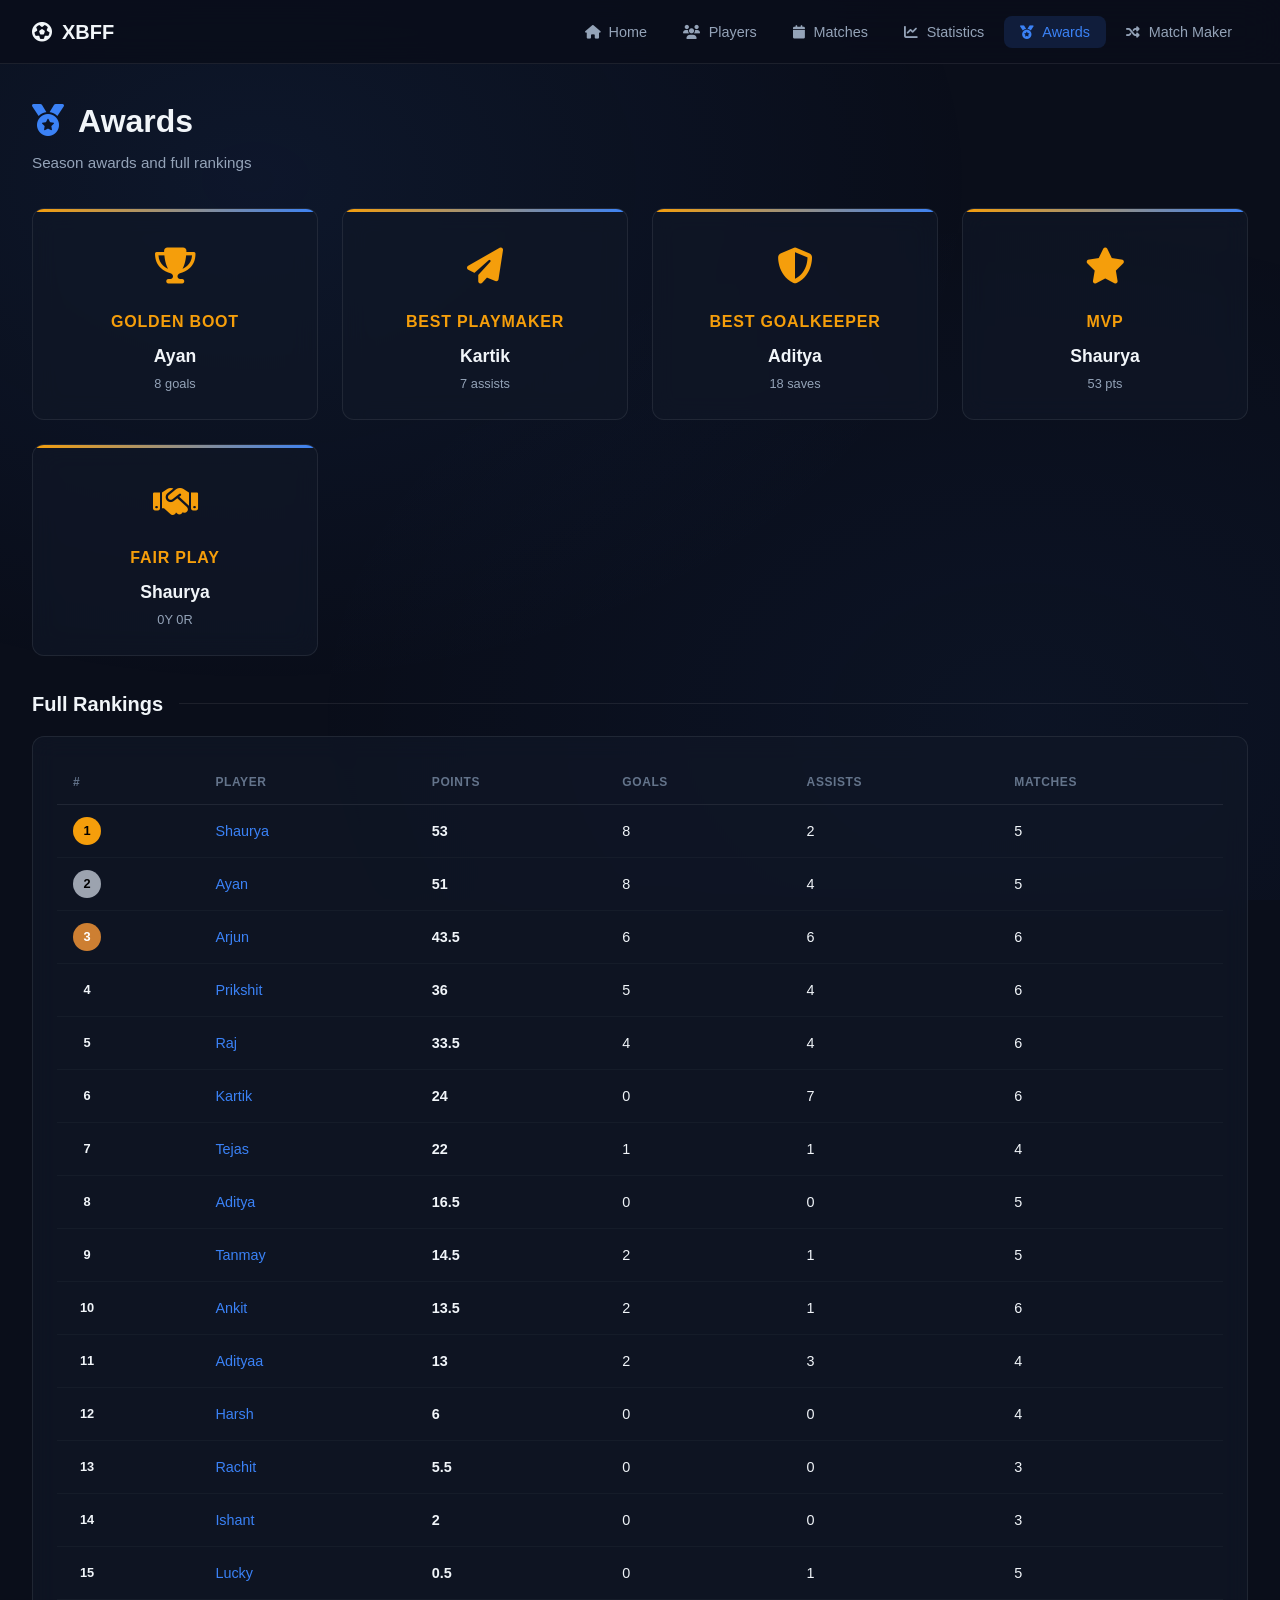
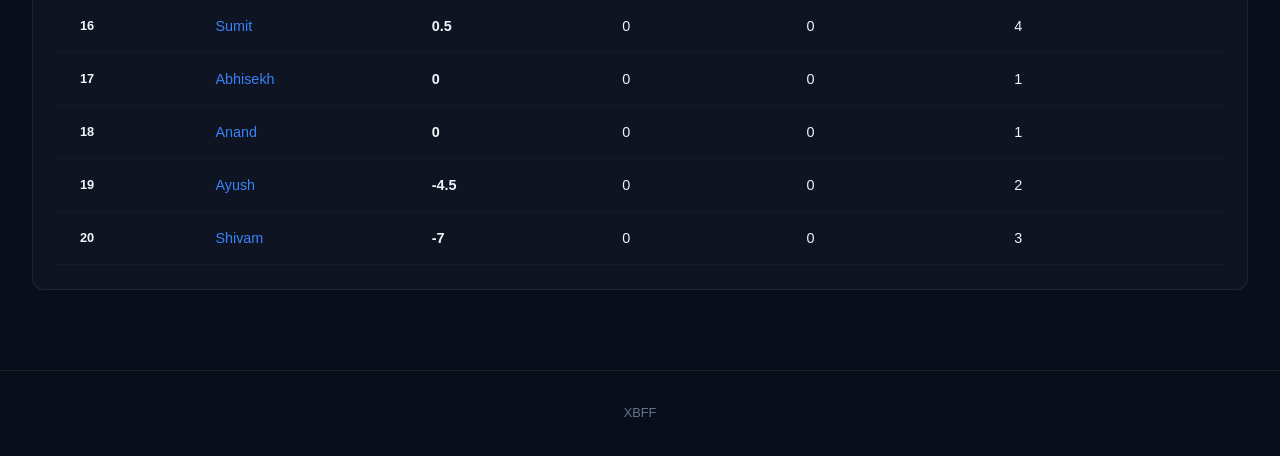
==== commit 2e02eb71: "Add Match Maker page: select today's players, fair random team generator with 7 balancing algorithms" ====
--- a/awards.html
+++ b/awards.html
@@ -17,6 +17,7 @@
       <li><a href="matches.html" data-page="matches"><i class="fa-solid fa-calendar"></i> Matches</a></li>
       <li><a href="statistics.html" data-page="stats"><i class="fa-solid fa-chart-line"></i> Statistics</a></li>
       <li><a href="awards.html" data-page="awards"><i class="fa-solid fa-medal"></i> Awards</a></li>
+      <li><a href="matchmaker.html" data-page="matchmaker"><i class="fa-solid fa-shuffle"></i> Match Maker</a></li>
     </ul>
     <button class="hamburger" aria-label="Menu">
       <span></span><span></span><span></span>
--- a/css/style.css
+++ b/css/style.css
@@ -1517,3 +1517,216 @@
   margin-right: 0.4rem;
   color: var(--accent-blue);
 }
+
+/* ===== MATCH MAKER ===== */
+.matchmaker-section {
+  background: var(--bg-card);
+  border: 1px solid var(--border-color);
+  border-radius: 14px;
+  padding: 1.4rem;
+  margin-bottom: 1.6rem;
+}
+
+.mm-head {
+  display: flex;
+  align-items: center;
+  justify-content: space-between;
+  gap: 1rem;
+  margin-bottom: 1rem;
+  flex-wrap: wrap;
+}
+
+.mm-head h2 {
+  font-size: 1.15rem;
+  margin: 0;
+}
+
+.mm-head h2 i {
+  margin-right: 0.4rem;
+  color: var(--accent-blue);
+}
+
+.mm-count {
+  font-size: 0.85rem;
+  font-weight: 600;
+  color: var(--text-secondary);
+  background: rgba(59, 130, 246, 0.1);
+  border: 1px solid rgba(59, 130, 246, 0.25);
+  padding: 0.25rem 0.8rem;
+  border-radius: 999px;
+}
+
+.mm-player-grid {
+  display: grid;
+  grid-template-columns: repeat(auto-fill, minmax(190px, 1fr));
+  gap: 0.6rem;
+  margin-bottom: 1.2rem;
+}
+
+.mm-player-chip {
+  display: flex;
+  align-items: center;
+  gap: 0.65rem;
+  padding: 0.6rem 0.75rem;
+  border: 1px solid var(--border-color);
+  border-radius: 12px;
+  background: rgba(255, 255, 255, 0.02);
+  cursor: pointer;
+  transition: all 0.15s ease;
+  user-select: none;
+}
+
+.mm-player-chip:hover {
+  border-color: var(--accent-blue);
+  background: rgba(59, 130, 246, 0.06);
+}
+
+.mm-player-chip.selected {
+  border-color: var(--accent-blue);
+  background: rgba(59, 130, 246, 0.14);
+  box-shadow: 0 0 0 1px var(--accent-blue);
+}
+
+.mm-player-sub {
+  font-size: 0.72rem;
+  color: var(--text-muted);
+}
+
+.mm-actions {
+  display: flex;
+  gap: 0.8rem;
+  flex-wrap: wrap;
+}
+
+.mm-actions-inline {
+  justify-content: flex-end;
+}
+
+.mm-btn {
+  display: inline-flex;
+  align-items: center;
+  gap: 0.5rem;
+  padding: 0.7rem 1.4rem;
+  border: none;
+  border-radius: 10px;
+  font-size: 0.95rem;
+  font-weight: 700;
+  color: #fff;
+  background: linear-gradient(135deg, var(--accent-blue), #2563eb);
+  cursor: pointer;
+  transition: filter 0.15s ease, transform 0.1s ease;
+}
+
+.mm-btn:hover:not(:disabled) {
+  filter: brightness(1.15);
+  transform: translateY(-1px);
+}
+
+.mm-btn:disabled {
+  opacity: 0.4;
+  cursor: not-allowed;
+}
+
+.mm-btn-ghost {
+  background: transparent;
+  color: var(--text-secondary);
+  border: 1px solid var(--border-color);
+}
+
+.mm-btn-ghost:hover {
+  border-color: var(--accent-blue);
+  color: var(--accent-blue);
+}
+
+.mm-team-card {
+  border: 1px solid var(--border-color);
+  border-top: 3px solid;
+  border-radius: 14px;
+  overflow: hidden;
+  background: rgba(255, 255, 255, 0.02);
+}
+
+.mm-team-head {
+  display: flex;
+  align-items: center;
+  justify-content: space-between;
+  padding: 1rem 1.2rem;
+  border-bottom: 1px solid var(--border-color);
+}
+
+.mm-team-power {
+  font-weight: 700;
+  font-size: 0.9rem;
+}
+
+.mm-team-roster {
+  list-style: none;
+  margin: 0;
+  padding: 0.6rem 1.2rem 1rem;
+}
+
+.mm-team-roster li {
+  display: flex;
+  align-items: center;
+  justify-content: space-between;
+  gap: 0.5rem;
+  padding: 0.45rem 0;
+  font-size: 0.95rem;
+  border-bottom: 1px dashed var(--border-color);
+}
+
+.mm-team-roster li:last-child {
+  border-bottom: none;
+}
+
+.mm-team-roster li.mm-captain {
+  font-weight: 700;
+}
+
+.mm-roster-power {
+  font-size: 0.75rem;
+  color: var(--text-muted);
+  font-weight: 600;
+}
+
+.mm-fairness {
+  margin-top: 1.2rem;
+  padding: 0.9rem 1.1rem;
+  border-radius: 10px;
+  background: rgba(255, 255, 255, 0.03);
+  border: 1px solid var(--border-color);
+  font-size: 0.9rem;
+}
+
+.mm-fairness i {
+  margin-right: 0.4rem;
+}
+
+.mm-algo-grid {
+  margin-bottom: 0;
+}
+
+.mm-algo-card {
+  border: 1px solid var(--border-color);
+  border-radius: 12px;
+  padding: 1rem 1.1rem;
+  background: rgba(255, 255, 255, 0.02);
+}
+
+.mm-algo-card .icon {
+  font-size: 1.25rem;
+  color: var(--accent-blue);
+  margin-bottom: 0.5rem;
+}
+
+.mm-algo-card h3 {
+  font-size: 0.95rem;
+  margin: 0 0 0.35rem;
+}
+
+.mm-algo-card p {
+  font-size: 0.83rem;
+  color: var(--text-secondary);
+  margin: 0;
+  line-height: 1.5;
+}
